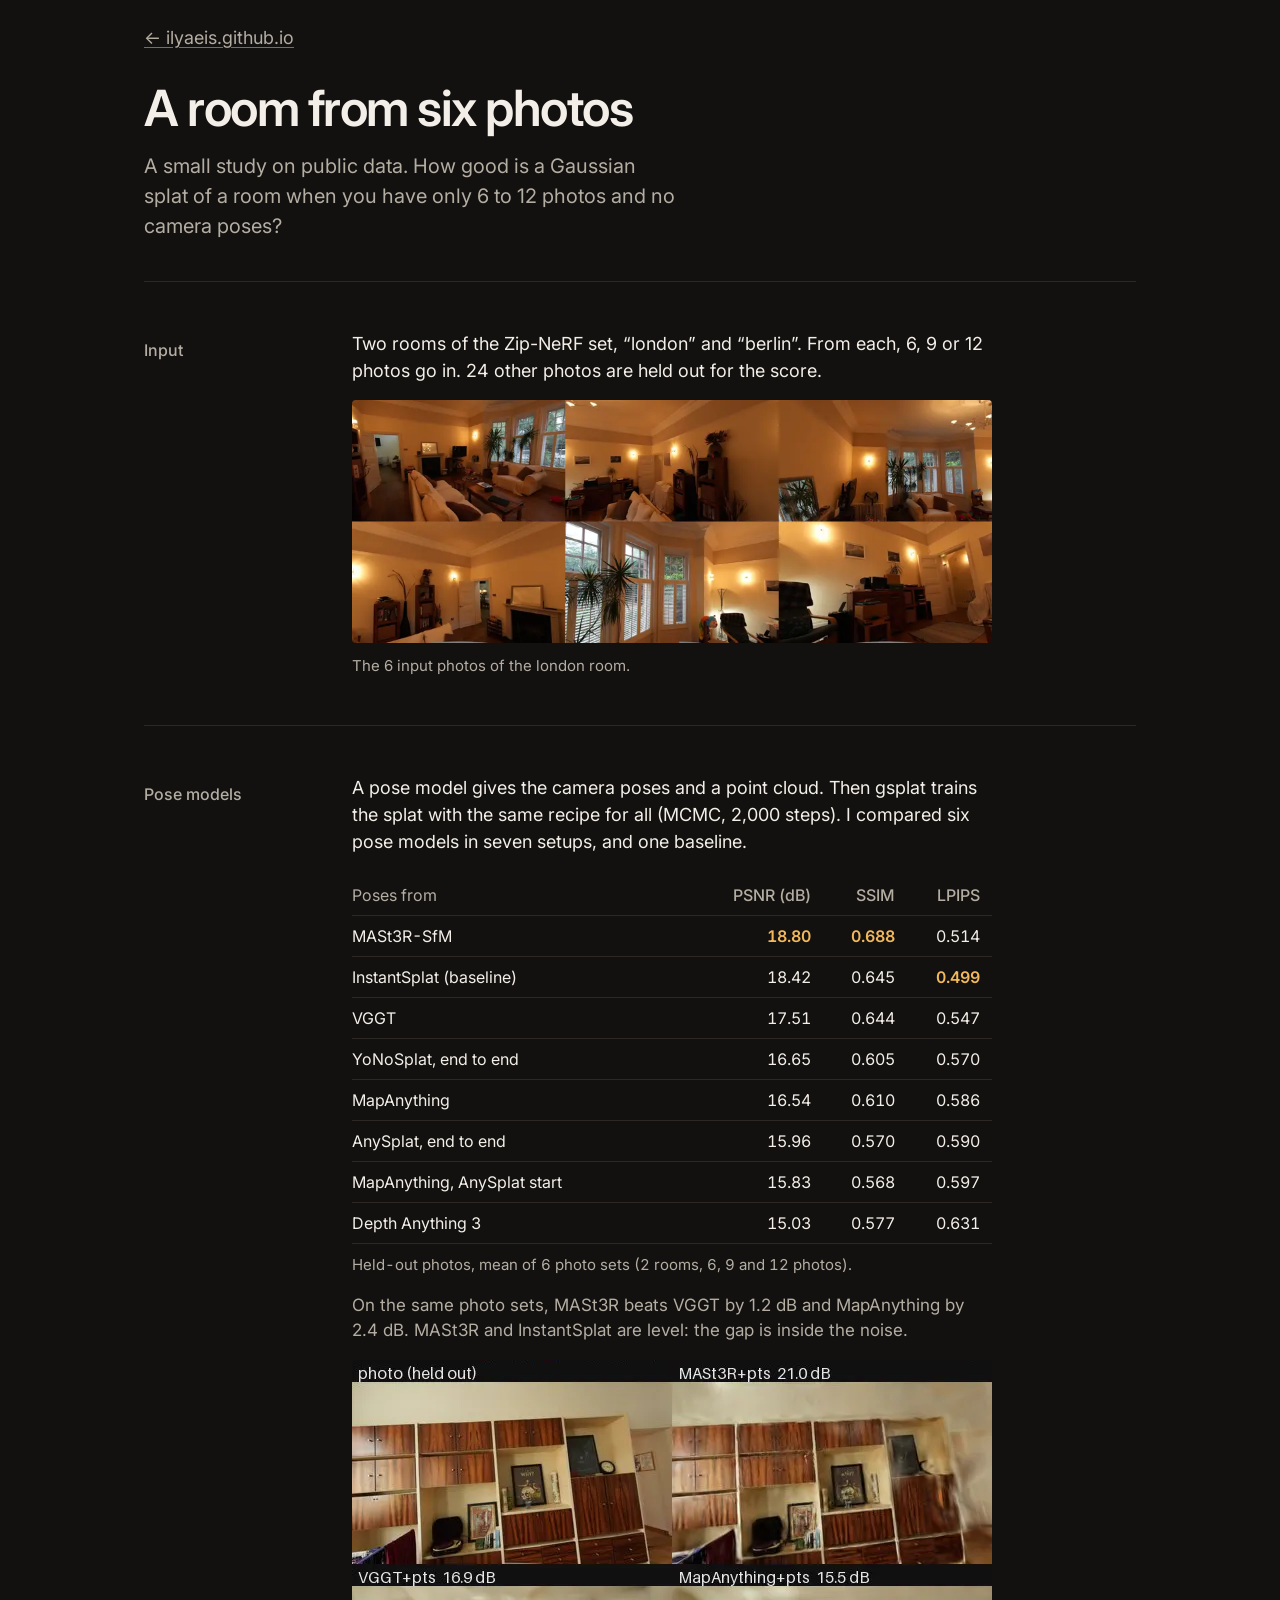
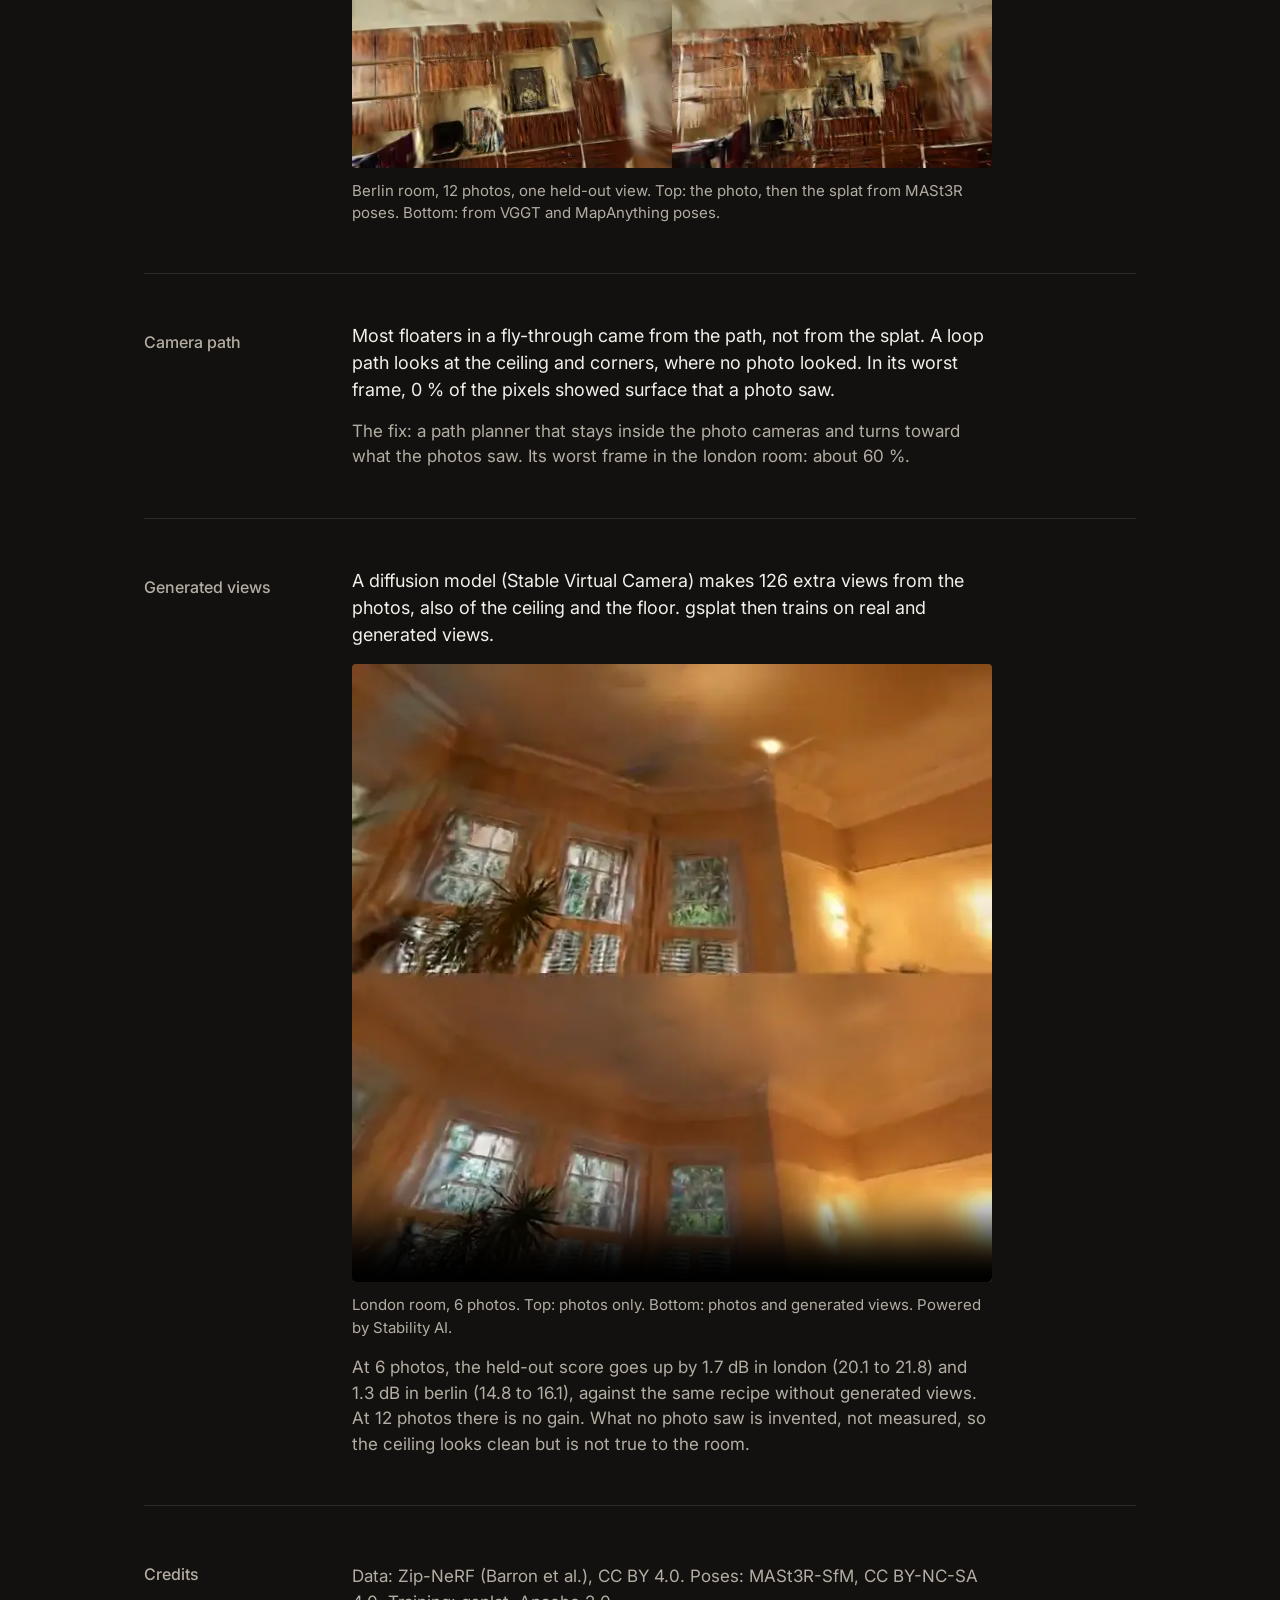
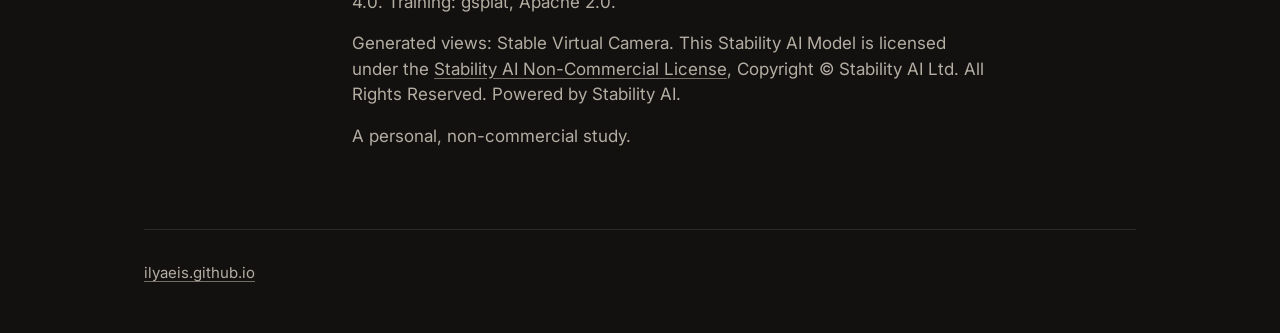
==== few-photo/index.html @ b7680dbe "Roast fixes: seniority up front, shorter resume, few-photo study page - Home and resume: start date " ====
<!doctype html>
<html lang="en">
<head>
<meta charset="utf-8">
<meta name="viewport" content="width=device-width, initial-scale=1">
<title>Room splats from few photos, Ilja Safronovs</title>
<meta name="description" content="A small study on public data: Gaussian splats of a room from 6 to 12 photos. Six pose models compared under one gsplat recipe; generated views add 1.3 to 1.7 dB at 6 photos.">
<meta name="author" content="Ilja Safronovs">
<meta name="color-scheme" content="dark">
<meta name="theme-color" content="#121110">
<link rel="icon" href="../favicon.ico" sizes="any">
<link rel="icon" href="../favicon-32.png" type="image/png" sizes="32x32">
<link rel="canonical" href="https://ilyaeis.github.io/few-photo/">
<meta property="og:type" content="article">
<meta property="og:url" content="https://ilyaeis.github.io/few-photo/">
<meta property="og:title" content="Room splats from few photos">
<meta property="og:description" content="Gaussian splats of a room from 6 to 12 photos: pose models compared, generated views.">
<meta property="og:image" content="https://ilyaeis.github.io/assets/few-photo/gen.webp">
<link rel="preconnect" href="https://fonts.googleapis.com">
<link rel="preconnect" href="https://fonts.gstatic.com" crossorigin>
<link rel="stylesheet" href="https://fonts.googleapis.com/css2?family=Inter:opsz,wght@14..32,400;14..32,500;14..32,600&display=swap">
<link rel="stylesheet" href="../css/style.css?v=6">
</head>
<body>

<main class="study">

<p class="back"><a href="../">&larr; ilyaeis.github.io</a></p>

<h1>A room from six photos</h1>
<p class="lead-sm">A small study on public data. How good is a Gaussian splat of a room when you have only 6 to 12 photos and no camera poses?</p>

<section class="sec">
  <h2>Input</h2>
  <div class="sec-body">
  <p>Two rooms of the Zip-NeRF set, &ldquo;london&rdquo; and &ldquo;berlin&rdquo;. From each, 6, 9 or 12 photos go in. 24 other photos are held out for the score.</p>
  <figure class="still">
    <img src="../assets/few-photo/photos.webp" width="960" height="364" alt="Six photos of a living room with a bay window, a sofa and a fireplace" loading="lazy" decoding="async">
    <figcaption>The 6 input photos of the london room.</figcaption>
  </figure>
  </div>
</section>

<section class="sec">
  <h2>Pose models</h2>
  <div class="sec-body">
  <p>A pose model gives the camera poses and a point cloud. Then gsplat trains the splat with the same recipe for all (MCMC, 2,000 steps). I compared six pose models in seven setups, and one baseline.</p>
  <div class="table-wrap">
  <table>
    <caption>Held-out photos, mean of 6 photo sets (2 rooms, 6, 9 and 12 photos).</caption>
    <thead><tr><th scope="col">Poses from</th><th scope="col">PSNR (dB)</th><th scope="col">SSIM</th><th scope="col">LPIPS</th></tr></thead>
    <tbody>
      <tr><th scope="row">MASt3R-SfM</th><td><strong>18.80</strong></td><td><strong>0.688</strong></td><td>0.514</td></tr>
      <tr><th scope="row">InstantSplat (baseline)</th><td>18.42</td><td>0.645</td><td><strong>0.499</strong></td></tr>
      <tr><th scope="row">VGGT</th><td>17.51</td><td>0.644</td><td>0.547</td></tr>
      <tr><th scope="row">YoNoSplat, end to end</th><td>16.65</td><td>0.605</td><td>0.570</td></tr>
      <tr><th scope="row">MapAnything</th><td>16.54</td><td>0.610</td><td>0.586</td></tr>
      <tr><th scope="row">AnySplat, end to end</th><td>15.96</td><td>0.570</td><td>0.590</td></tr>
      <tr><th scope="row">MapAnything, AnySplat start</th><td>15.83</td><td>0.568</td><td>0.597</td></tr>
      <tr><th scope="row">Depth Anything 3</th><td>15.03</td><td>0.577</td><td>0.631</td></tr>
    </tbody>
  </table>
  </div>
  <p class="detail">On the same photo sets, MASt3R beats VGGT by 1.2 dB and MapAnything by 2.4 dB. MASt3R and InstantSplat are level: the gap is inside the noise.</p>
  <figure class="still">
    <img src="../assets/few-photo/poses.webp" width="640" height="408" alt="One held-out photo of a cabinet wall, then the splat renders from MASt3R, VGGT and MapAnything poses. MASt3R is sharp; the others smear the wall." loading="lazy" decoding="async">
    <figcaption>Berlin room, 12 photos, one held-out view. Top: the photo, then the splat from MASt3R poses. Bottom: from VGGT and MapAnything poses.</figcaption>
  </figure>
  </div>
</section>

<section class="sec">
  <h2>Camera path</h2>
  <div class="sec-body">
  <p>Most floaters in a fly-through came from the path, not from the splat. A loop path looks at the ceiling and corners, where no photo looked. In its worst frame, 0&nbsp;% of the pixels showed surface that a photo saw.</p>
  <p class="detail">The fix: a path planner that stays inside the photo cameras and turns toward what the photos saw. Its worst frame in the london room: about 60&nbsp;%.</p>
  </div>
</section>

<section class="sec">
  <h2>Generated views</h2>
  <div class="sec-body">
  <p>A diffusion model (Stable Virtual Camera) makes 126 extra views from the photos, also of the ceiling and the floor. gsplat then trains on real and generated views.</p>
  <figure class="still">
    <video src="../assets/few-photo/gen.mp4" poster="../assets/few-photo/gen.webp" width="720" height="696" controls loop muted playsinline preload="none" aria-label="Fly-through of the london room. Top: photos only. Bottom: photos and generated views."></video>
    <figcaption>London room, 6 photos. Top: photos only. Bottom: photos and generated views. Powered by Stability AI.</figcaption>
  </figure>
  <p class="detail">At 6 photos, the held-out score goes up by 1.7 dB in london (20.1 to 21.8) and 1.3 dB in berlin (14.8 to 16.1), against the same recipe without generated views. At 12 photos there is no gain. What no photo saw is invented, not measured, so the ceiling looks clean but is not true to the room.</p>
  </div>
</section>

<section class="sec">
  <h2>Credits</h2>
  <div class="sec-body">
  <p class="detail">Data: Zip-NeRF (Barron et al.), CC BY 4.0. Poses: MASt3R-SfM, CC BY-NC-SA 4.0. Training: gsplat, Apache 2.0.</p>
  <p class="detail">Generated views: Stable Virtual Camera. This Stability AI Model is licensed under the <a href="https://huggingface.co/stabilityai/stable-virtual-camera/blob/main/LICENSE">Stability AI Non-Commercial License</a>, Copyright &copy; Stability AI Ltd. All Rights Reserved. Powered by Stability AI.</p>
  <p class="detail">A personal, non-commercial study.</p>
  </div>
</section>

</main>

<footer class="foot">
  <p><a href="../">ilyaeis.github.io</a></p>
</footer>
</body>
</html>
---- css/style.css ----
/* Dark only: the splat is a dim room, it looks like a hole on white.
   8 px grid, 64 rem container, 40 rem text measure, 11 rem label rail. */

:root {
  --bg: #121110;
  --bg-2: #1c1a17;
  --fg: #f3efe8;
  --fg-2: #b4ada2;      /* muted: 7.2:1 on bg */
  --line: #2c2824;
  --accent: #f2b85a;    /* the lamps in the flat */
  --wide: 64rem;
  --measure: 40rem;
  --rail: 11rem;
  --gutter: 16px;
  --font: Inter, system-ui, -apple-system, "Segoe UI", Roboto, sans-serif;
}

* { box-sizing: border-box; }
html { background: var(--bg); color: var(--fg); font-family: var(--font);
  -webkit-text-size-adjust: 100%; scroll-behavior: smooth; }
body { margin: 0; line-height: 1.5; font-size: 1.0625rem; }
@media (min-width: 700px) { body { font-size: 1.125rem; } }

a { color: inherit; text-decoration-color: color-mix(in srgb, var(--fg-2) 60%, transparent); text-underline-offset: 0.18em; }
a:hover { text-decoration-color: var(--accent); }
a:focus-visible, button:focus-visible, .flat-stage:focus-visible { outline: 2px solid var(--accent); outline-offset: 3px; }
p { margin: 0; }
.muted { color: var(--fg-2); font-weight: 400; }


main { max-width: var(--wide); margin: 0 auto; padding: 0 var(--gutter); }

/* hero */
.hero { padding: 48px 0 48px; }
@media (min-width: 700px) { .hero { padding: 72px 0 80px; } }
.who { font-size: 1.0625rem; line-height: 1.4; margin-bottom: 28px; }
.who strong { font-weight: 600; font-size: 1.125rem; }
@media (min-width: 700px) { .who { margin-bottom: 36px; } .who strong { font-size: 1.25rem; } }
.kicker { color: var(--fg-2); font-weight: 500; }
h1 { font-size: clamp(2.375rem, 3.2vw + 1.4rem, 4.5rem); line-height: 1.04; letter-spacing: -0.03em;
  font-weight: 600; margin: 0 0 8px; max-width: 16ch; text-wrap: balance; }
@media (max-width: 359px) { h1 { font-size: 2rem; } }
/* the head (js/head.js over a poster still), floats right of the hero text.
   A soft oval mask fades the shoulders, so no splat edge meets the box edge. */
.me { float: right; width: 120px; margin: 0 0 16px 16px; text-align: center; }
@media (min-width: 700px) { .me { width: clamp(140px, 20vw, 220px); margin-left: 32px; } }
.me-stage { position: relative; aspect-ratio: 1; touch-action: pan-y; user-select: none; -webkit-user-select: none;
  -webkit-mask-image: radial-gradient(ellipse 50% 56% at 50% 42%, #000 72%, transparent 100%); mask-image: radial-gradient(ellipse 50% 56% at 50% 42%, #000 72%, transparent 100%); }
.me-stage.live { cursor: grab; }
.me-stage.dragging { cursor: grabbing; }
.me-stage img, .me-stage canvas { position: absolute; inset: 0; width: 100%; height: 100%; display: block; transition: opacity 0.4s; }
.me-stage canvas { opacity: 0; }
.me-stage.live canvas { opacity: 1; }
.me-stage.live img { opacity: 0; }
.me figcaption { margin-top: 4px; font-size: 0.75rem; line-height: 1.35; color: var(--fg-2); }
/* splat or mesh: inline words in the caption, 44 px hit box from padding */
.me-switch button { font: inherit; color: inherit; background: none; border: 0; cursor: pointer;
  display: inline-block; min-width: 44px; padding: 14px 0; margin: -14px -8px;
  text-decoration: underline; text-decoration-color: color-mix(in srgb, var(--fg-2) 60%, transparent); text-underline-offset: 0.18em; }
.me-switch button:hover { text-decoration-color: var(--accent); }
.me-switch button[aria-pressed="true"] { color: var(--fg); text-decoration-color: var(--accent); cursor: default; }
.me-switch button[aria-busy="true"] { opacity: 0.6; }
.actions { display: flex; flex-wrap: wrap; gap: 10px; margin-top: 32px; }

.btn { display: inline-flex; align-items: center; min-height: 48px; padding: 0 18px; border-radius: 4px;
  border: 1px solid var(--fg-2); text-decoration: none; font-weight: 500; }
.btn:hover { border-color: var(--accent); }

/* sections: label rail + body on desktop */
.sec { padding: 40px 0; border-top: 1px solid var(--line); }
.sec-body { max-width: var(--measure); }
@media (min-width: 900px) {
  .sec { padding: 48px 0; display: grid; grid-template-columns: var(--rail) minmax(0, 1fr); column-gap: 32px; }
  .sec > h2 { grid-column: 1; margin: 0; padding-top: 0.5rem; }
  .sec > .sec-body, .sec > .flat { grid-column: 2; }
}
h2 { font-size: 1rem; color: var(--fg-2); font-weight: 500; margin: 0 0 20px; }
h3 { font-size: 1.125rem; font-weight: 600; margin: 40px 0 12px; }
.lead { font-size: 1.375rem; line-height: 1.4; letter-spacing: -0.012em; text-wrap: pretty; }
.lead-sm { font-size: 1.125rem; line-height: 1.5; color: var(--fg-2); text-wrap: pretty; max-width: 36rem; }
@media (min-width: 700px) { .lead { font-size: 1.625rem; } .lead-sm { font-size: 1.25rem; } }
.display { font-size: clamp(1.75rem, 1.6vw + 1.2rem, 2.5rem); line-height: 1.1; letter-spacing: -0.025em; font-weight: 600; margin: 0 0 16px; }
.detail { color: var(--fg-2); font-size: 1rem; line-height: 1.5; margin-top: 10px; text-wrap: pretty; }
@media (min-width: 700px) { .detail { font-size: 1.0625rem; } }

/* work list */
.proof { list-style: none; margin: 0; padding: 0; }
.proof li { padding: 28px 0; border-top: 1px solid var(--line); }
.proof li:first-child { border-top: 0; padding-top: 0; }
.proof li > p:first-child { font-size: 1.375rem; line-height: 1.38; letter-spacing: -0.012em; text-wrap: pretty; }
@media (min-width: 700px) { .proof li > p:first-child { font-size: 1.625rem; } }
.small-link { color: var(--fg-2); white-space: nowrap; display: inline-flex; align-items: center; min-height: 44px; padding: 0 2px; margin: -12px 0; }

/* Instagram embed: placeholder at the final size, iframe when near (page.js) */
.embed { margin-top: 20px; }
.embed-box { width: 100%; max-width: 400px; border-radius: 6px; overflow: hidden; background: var(--bg-2);
  border: 1px solid var(--line); box-sizing: content-box; }
.embed-box iframe { width: 100%; height: 100%; border: 0; display: block; background: #fff; }
.embed .small-link { margin-top: 2px; }

/* plain lists */
.plain { list-style: none; margin: 0; padding: 0; }
.plain li { padding: 14px 0; border-top: 1px solid var(--line); }
.plain li:first-child { border-top: 0; padding-top: 0; }
.projects a { font-weight: 600; display: inline-block; padding: 12px 0; margin: -12px 0; }
.projects span { color: var(--fg-2); }
@media (min-width: 700px) { .projects li { display: grid; grid-template-columns: 17rem 1fr; column-gap: 20px; } }

/* the flat */
.sec-flat .flat { margin: 28px 0 0; }
.flat-stage { position: relative; aspect-ratio: 16 / 9; border-radius: 6px; overflow: hidden; background: #000;
  touch-action: pan-y; cursor: grab; user-select: none; -webkit-user-select: none; }
.flat-stage.dragging { cursor: grabbing; }
@media (max-width: 699px) { .flat-stage { aspect-ratio: 4 / 3; } }
.flat-stage canvas, .flat-poster { position: absolute; inset: 0; width: 100%; height: 100%; display: block; object-fit: cover; }
.flat-poster { transition: opacity 0.8s ease; }
.flat-stage.live .flat-poster { opacity: 0; pointer-events: none; }
.flat-status { position: absolute; left: 14px; bottom: 12px; margin: 0; font-size: 0.9375rem; font-weight: 500; color: var(--fg);
  background: rgba(18, 17, 16, 0.78); padding: 8px 12px; border-radius: 4px; pointer-events: none; z-index: 2; }
.flat-status:empty { display: none; }
figcaption { margin-top: 12px; font-size: 0.9375rem; color: var(--fg-2); }

/* contact */
.contact-mail { font-size: clamp(1.5rem, 1.4vw + 1rem, 2.5rem); font-weight: 600; letter-spacing: -0.025em; word-break: break-word; line-height: 1.2; }
.contact-mail a { text-decoration-color: var(--accent); display: inline-block; padding: 8px 0; margin: -8px 0; }
#contact .actions { margin-top: 24px; }

.foot { max-width: var(--wide); margin: 0 auto; padding: 0 var(--gutter); color: var(--fg-2); font-size: 0.9375rem; }
.foot p { border-top: 1px solid var(--line); padding: 32px 0 48px; }

@media (prefers-reduced-motion: reduce) { html { scroll-behavior: auto; } .flat-poster { transition: none; } }

/* head caption: how it was made */
.me-how { display: block; }

/* few-photo study page */
.study { padding-top: 24px; padding-bottom: 32px; }
.study h1 { font-size: clamp(2rem, 2.4vw + 1.2rem, 3.25rem); margin: 32px 0 16px; }
.study .lead-sm { margin-bottom: 40px; }
.study .sec-body > p + p, .study .sec-body > p + figure, .study .sec-body > figure + p,
.study .table-wrap + p { margin-top: 16px; }
.back a { display: inline-block; padding: 12px 0; margin: -12px 0; color: var(--fg-2); }
.still { margin: 20px 0 0; }
.still img, .still video { display: block; width: 100%; height: auto; border-radius: 4px; background: var(--bg-2); }
.table-wrap { overflow-x: auto; margin-top: 20px; }
table { border-collapse: collapse; width: 100%; font-size: 1rem; font-variant-numeric: tabular-nums; }
caption { caption-side: bottom; text-align: left; color: var(--fg-2); font-size: 0.9375rem; padding-top: 10px; }
th, td { padding: 8px 12px 8px 0; border-bottom: 1px solid var(--line); text-align: right; white-space: nowrap; }
th[scope="row"], thead th:first-child { text-align: left; font-weight: 400; white-space: normal; }
thead th { color: var(--fg-2); font-weight: 500; }
td strong { font-weight: 600; color: var(--accent); }
.study .detail a, .foot a { display: inline-block; padding: 12px 0; margin: -12px 0; }
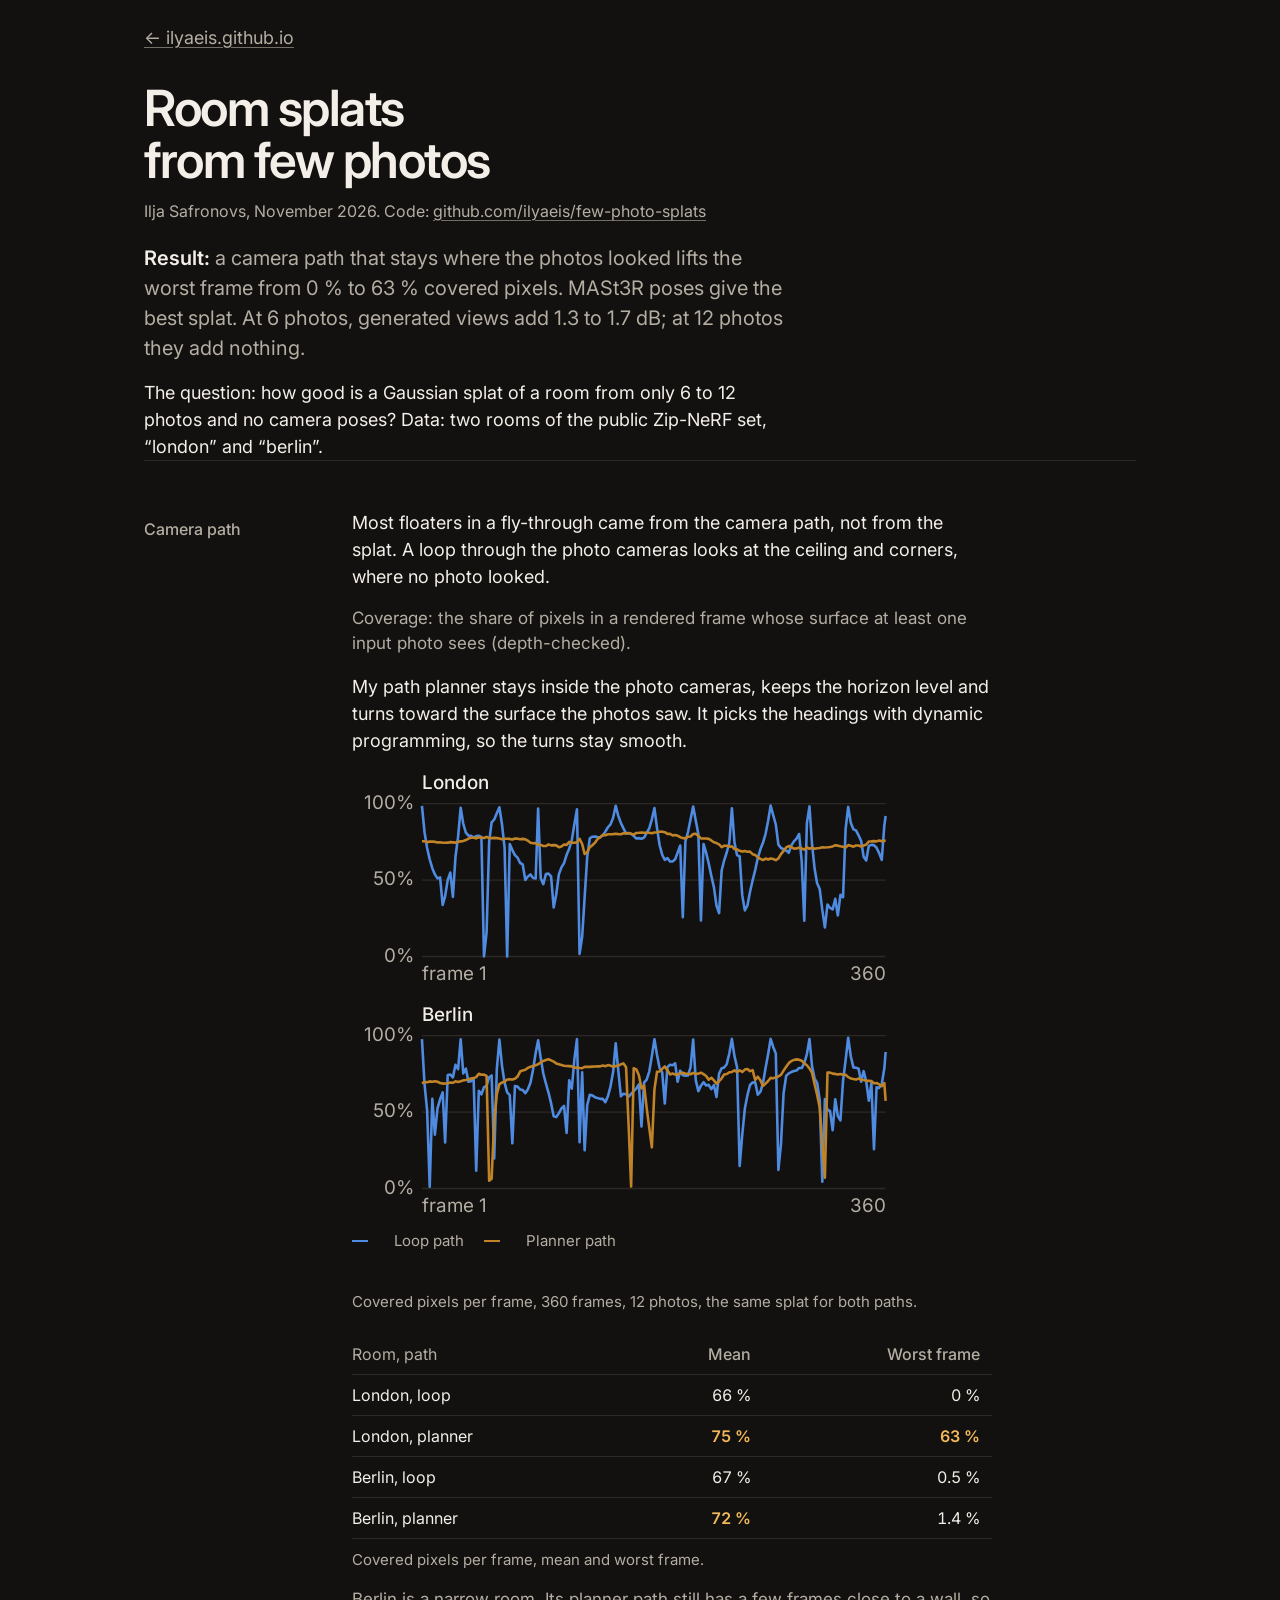
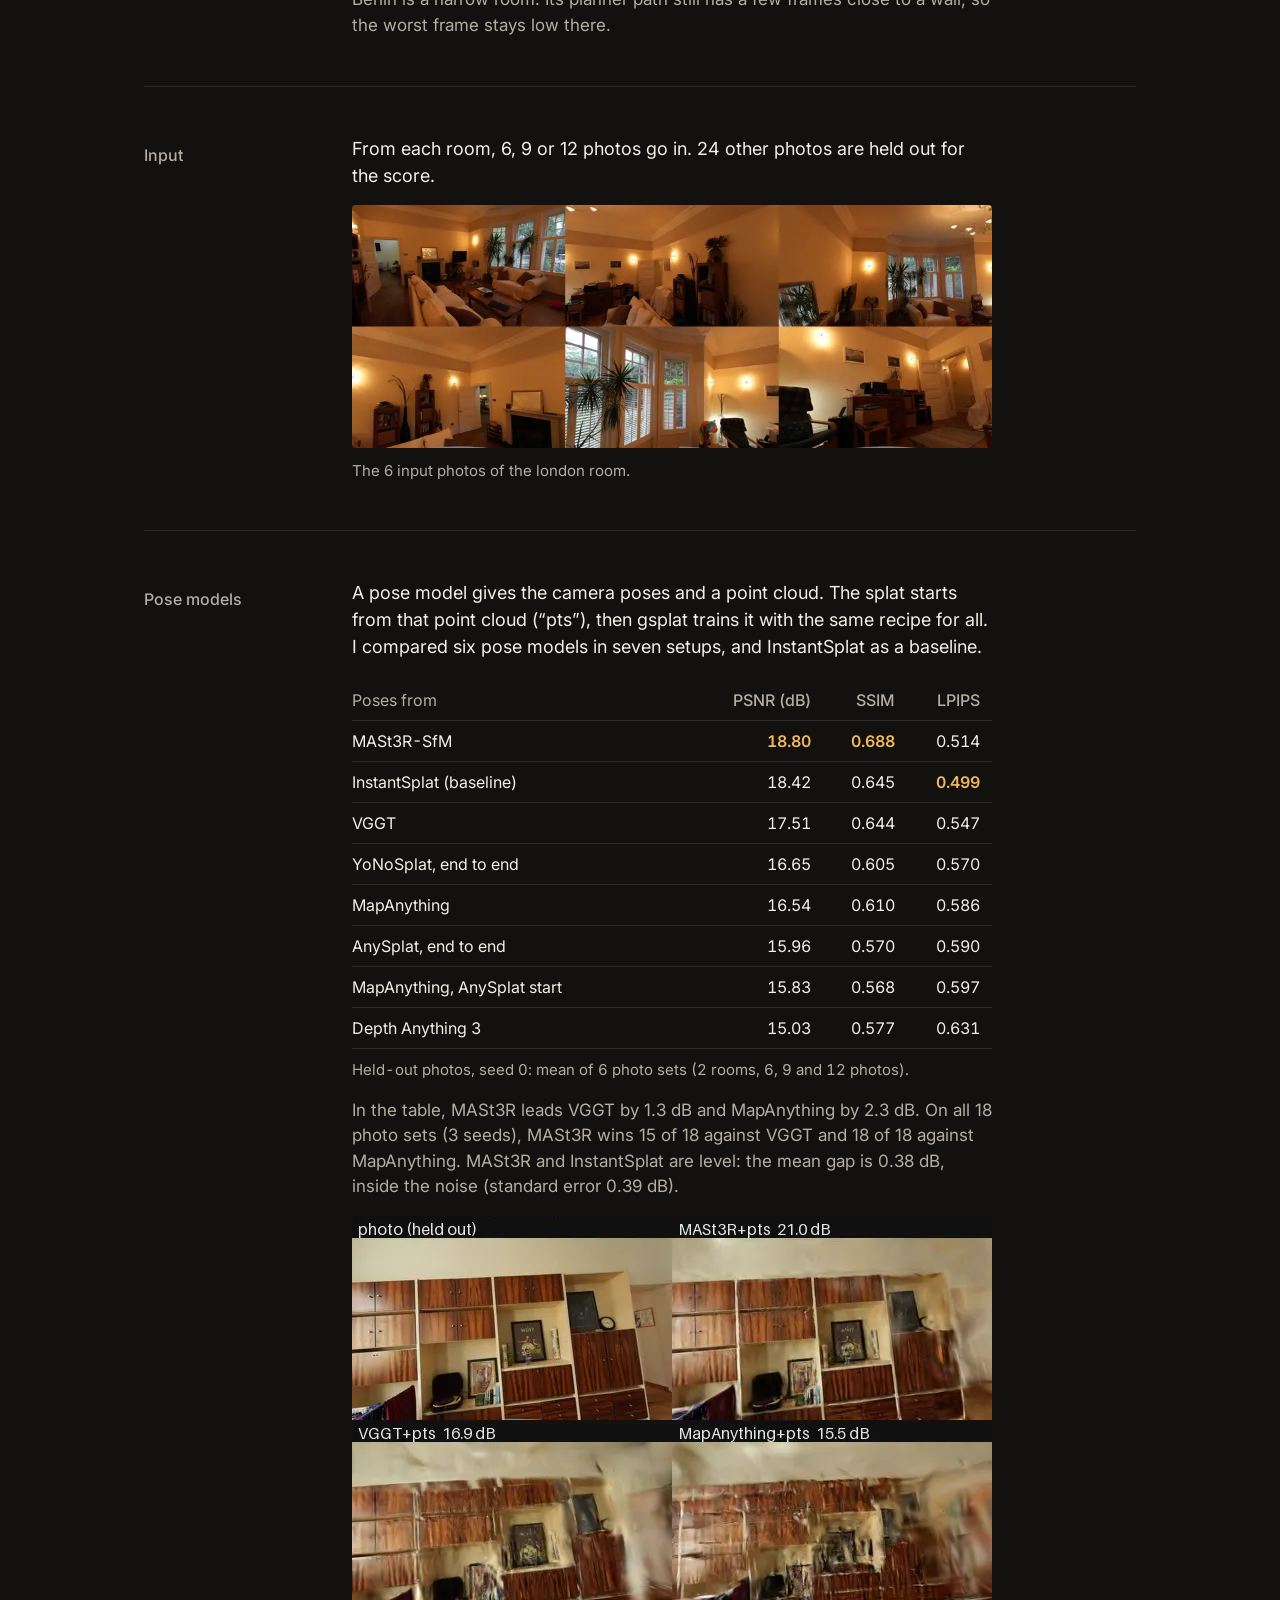
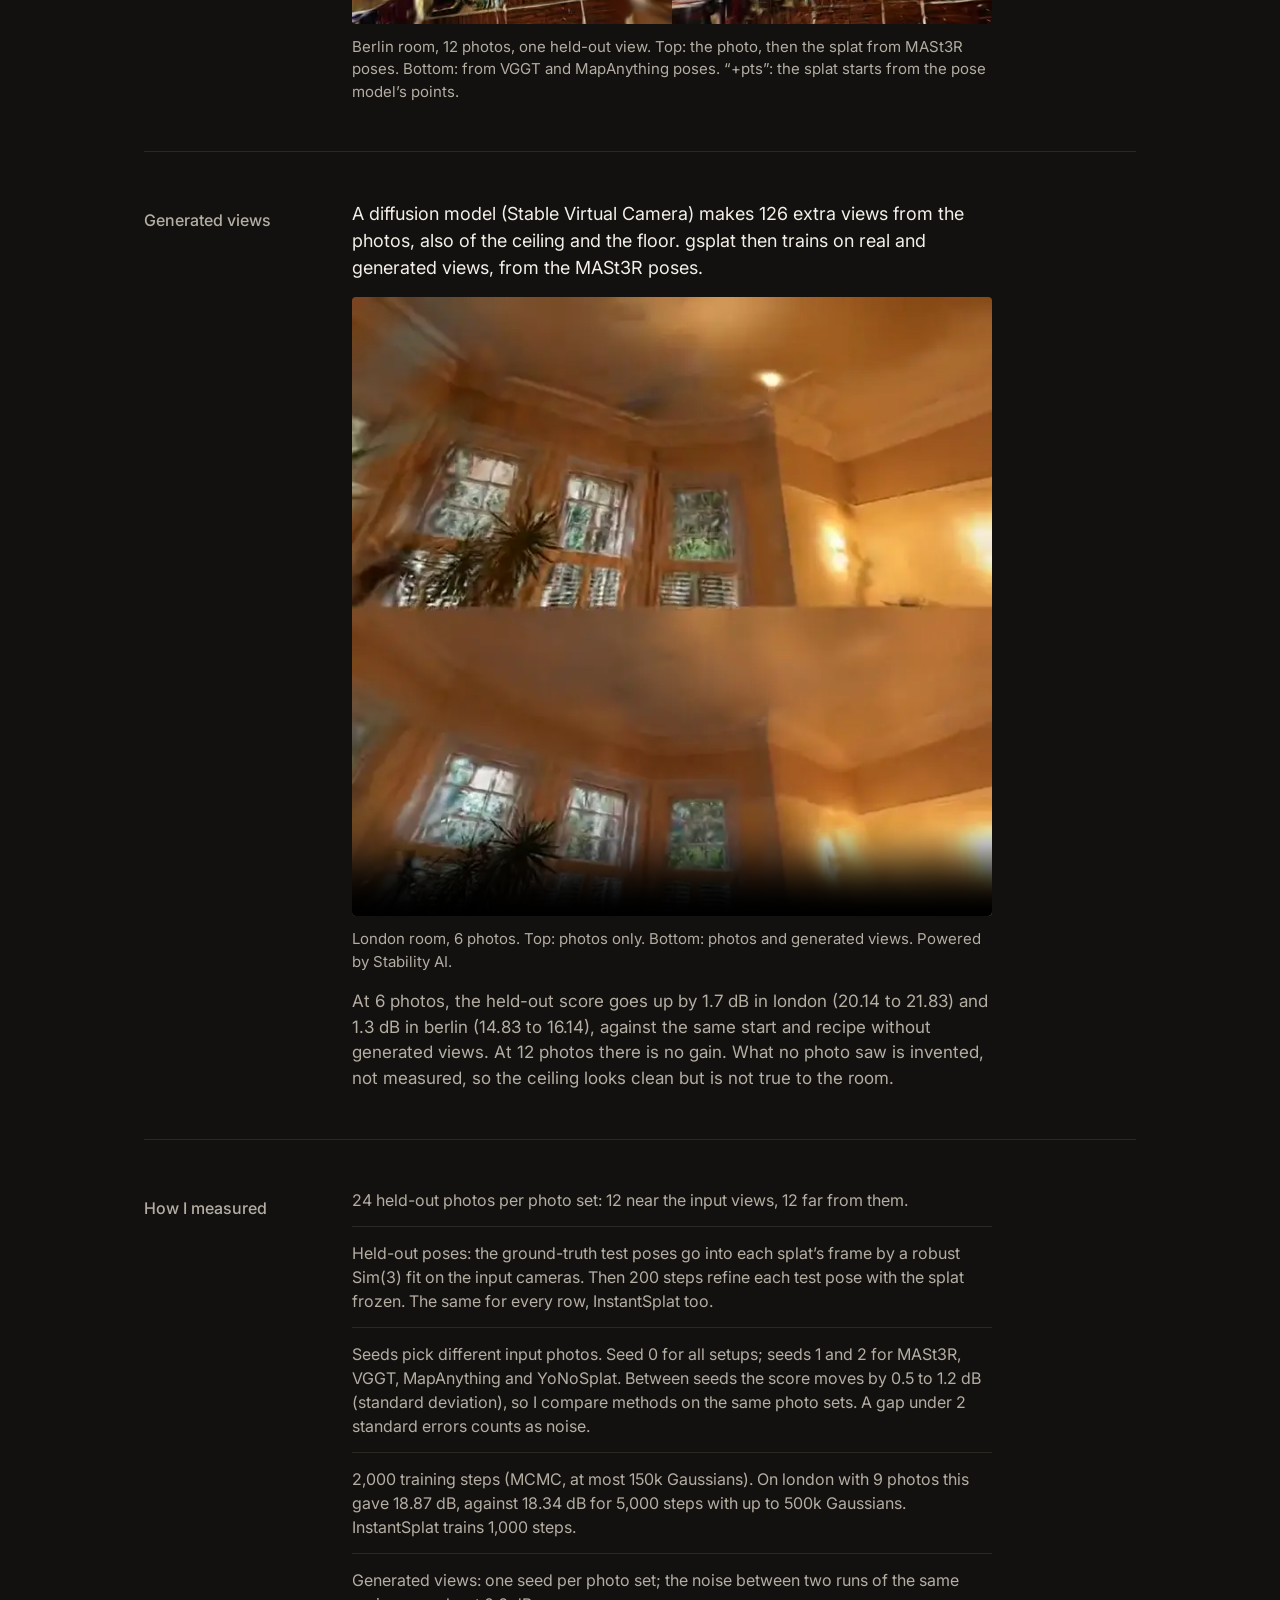
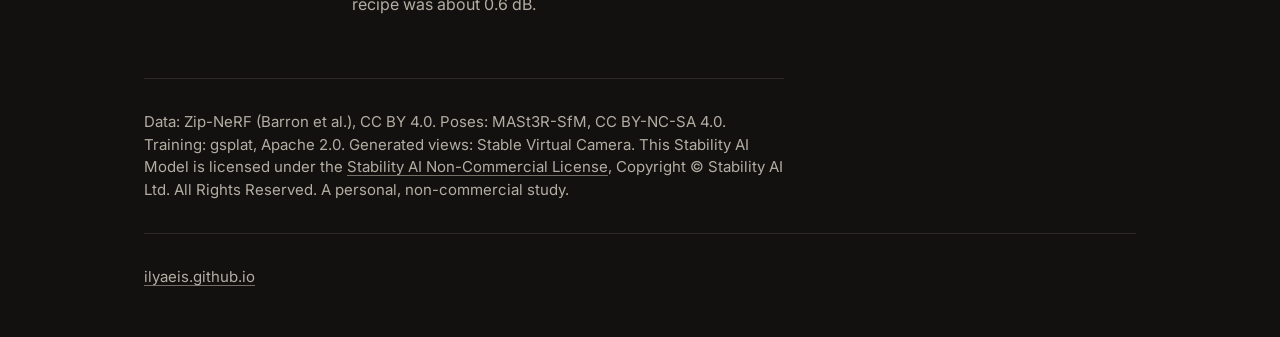
==== commit 6a6e57e9: "Roast 2 fixes: study page leads with the path planner, no Instagram embed - few-photo: byline (name," ====
--- a/few-photo/index.html
+++ b/few-photo/index.html
@@ -4,7 +4,7 @@
 <meta charset="utf-8">
 <meta name="viewport" content="width=device-width, initial-scale=1">
 <title>Room splats from few photos, Ilja Safronovs</title>
-<meta name="description" content="A small study on public data: Gaussian splats of a room from 6 to 12 photos. Six pose models compared under one gsplat recipe; generated views add 1.3 to 1.7 dB at 6 photos.">
+<meta name="description" content="A study on public data by Ilja Safronovs: Gaussian splats of a room from 6 to 12 photos. A coverage-aware camera path, six pose models compared under one gsplat recipe, and generated views (+1.3 to +1.7 dB at 6 photos).">
 <meta name="author" content="Ilja Safronovs">
 <meta name="color-scheme" content="dark">
 <meta name="theme-color" content="#121110">
@@ -19,7 +19,7 @@
 <link rel="preconnect" href="https://fonts.googleapis.com">
 <link rel="preconnect" href="https://fonts.gstatic.com" crossorigin>
 <link rel="stylesheet" href="https://fonts.googleapis.com/css2?family=Inter:opsz,wght@14..32,400;14..32,500;14..32,600&display=swap">
-<link rel="stylesheet" href="../css/style.css?v=6">
+<link rel="stylesheet" href="../css/style.css?v=9">
 </head>
 <body>
 
@@ -27,13 +27,46 @@
 
 <p class="back"><a href="../">&larr; ilyaeis.github.io</a></p>
 
-<h1>A room from six photos</h1>
-<p class="lead-sm">A small study on public data. How good is a Gaussian splat of a room when you have only 6 to 12 photos and no camera poses?</p>
+<h1>Room splats from few photos</h1>
+<p class="byline">Ilja Safronovs, November 2026. Code: <a href="https://github.com/ilyaeis/few-photo-splats">github.com/ilyaeis/few-photo-splats</a><!-- TODO: repo not public yet; create it before merge --></p>
+<p class="lead-sm"><strong>Result:</strong> a camera path that stays where the photos looked lifts the worst frame from 0&nbsp;% to 63&nbsp;% covered pixels. MASt3R poses give the best splat. At 6 photos, generated views add 1.3 to 1.7&nbsp;dB; at 12 photos they add nothing.</p>
+<p>The question: how good is a Gaussian splat of a room from only 6 to 12 photos and no camera poses? Data: two rooms of the public Zip-NeRF set, &ldquo;london&rdquo; and &ldquo;berlin&rdquo;.</p>
+
+<section class="sec">
+  <h2>Camera path</h2>
+  <div class="sec-body">
+  <p>Most floaters in a fly-through came from the camera path, not from the splat. A loop through the photo cameras looks at the ceiling and corners, where no photo looked.</p>
+  <p class="detail">Coverage: the share of pixels in a rendered frame whose surface at least one input photo sees (depth-checked).</p>
+  <p>My path planner stays inside the photo cameras, keeps the horizon level and turns toward the surface the photos saw. It picks the headings with dynamic programming, so the turns stay smooth.</p>
+  <figure class="still">
+    <div class="cov-pair">
+<svg class="cov" viewBox="0 0 420 170" role="img" aria-labelledby="cov-london-t"><title id="cov-london-t">London room, 12 photos: covered pixels per frame for the loop path and the planner path.</title><line class="grid" x1="54" x2="412" y1="144.0" y2="144.0"/><text class="tick" x="48" y="148.0" text-anchor="end">0%</text><line class="grid" x1="54" x2="412" y1="85.0" y2="85.0"/><text class="tick" x="48" y="89.0" text-anchor="end">50%</text><line class="grid" x1="54" x2="412" y1="26.0" y2="26.0"/><text class="tick" x="48" y="30.0" text-anchor="end">100%</text><text class="tick" x="54" y="162">frame 1</text><text class="tick" x="412" y="162" text-anchor="end">360</text><polyline class="loop" points="54.0,27.7 56.0,48.0 58.0,60.2 60.0,69.0 62.0,75.8 64.0,80.6 66.0,83.7 68.0,82.9 70.0,104.2 71.9,97.4 73.9,84.9 75.9,79.2 77.9,98.0 79.9,67.0 81.9,51.6 83.9,29.1 85.9,41.5 87.9,48.4 89.9,50.7 91.9,50.8 93.9,52.2 95.9,51.0 97.9,50.8 99.9,51.6 101.9,143.9 103.9,125.4 105.9,55.3 107.8,40.5 109.8,38.2 111.8,33.4 113.8,28.8 115.8,41.9 117.8,59.9 119.8,144.0 121.8,57.2 123.8,61.8 125.8,65.7 127.8,67.7 129.8,71.8 131.8,72.9 133.8,84.9 135.8,82.2 137.8,80.6 139.8,83.4 141.8,83.8 143.7,29.7 145.7,83.5 147.7,88.1 149.7,80.4 151.7,80.0 153.7,82.2 155.7,106.1 157.7,95.9 159.7,80.6 161.7,75.2 163.7,71.9 165.7,65.5 167.7,60.8 169.7,54.1 171.7,41.8 173.7,30.3 175.7,142.0 177.7,128.8 179.6,98.3 181.6,67.1 183.6,52.7 185.6,51.5 187.6,51.3 189.6,51.7 191.6,51.9 193.6,50.6 195.6,47.6 197.6,44.2 199.6,42.0 201.6,36.9 203.6,27.6 205.6,35.4 207.6,40.9 209.6,45.1 211.6,48.9 213.6,48.9 215.5,49.3 217.5,50.9 219.5,52.9 221.5,52.6 223.5,53.1 225.5,52.2 227.5,48.6 229.5,45.0 231.5,38.1 233.5,29.4 235.5,44.8 237.5,58.1 239.5,65.4 241.5,69.4 243.5,68.0 245.5,70.6 247.5,70.6 249.5,68.9 251.4,63.8 253.4,58.3 255.4,113.6 257.4,55.2 259.4,47.9 261.4,38.1 263.4,28.2 265.4,39.0 267.4,49.4 269.4,116.2 271.4,57.1 273.4,63.8 275.4,72.1 277.4,81.7 279.4,90.4 281.4,104.6 283.4,110.5 285.4,77.6 287.3,69.9 289.3,63.7 291.3,56.3 293.3,29.5 295.3,56.0 297.3,65.9 299.3,66.6 301.3,96.8 303.3,108.4 305.3,104.6 307.3,94.0 309.3,85.3 311.3,77.3 313.3,68.0 315.3,61.2 317.3,56.2 319.3,49.3 321.3,39.2 323.2,27.5 325.2,34.8 327.2,42.1 329.2,57.6 331.2,60.2 333.2,61.2 335.2,62.2 337.2,63.9 339.2,58.2 341.2,55.1 343.2,53.0 345.2,49.4 347.2,70.4 349.2,116.4 351.2,41.0 353.2,28.1 355.2,57.5 357.2,76.5 359.1,87.5 361.1,91.9 363.1,108.0 365.1,121.6 367.1,103.9 369.1,106.4 371.1,107.6 373.1,99.5 375.1,112.3 377.1,96.4 379.1,98.2 381.1,45.6 383.1,28.5 385.1,40.8 387.1,45.8 389.1,46.6 391.1,50.4 393.1,54.8 395.0,66.9 397.0,69.8 399.0,58.6 401.0,57.8 403.0,58.0 405.0,60.0 407.0,64.2 409.0,69.4 411.0,42.7 412.0,35.5"/><polyline class="plan" points="54.0,55.0 56.0,55.0 58.0,55.7 60.0,55.3 62.0,55.2 64.0,55.5 66.0,55.9 68.0,55.8 70.0,56.2 71.9,56.2 73.9,56.1 75.9,55.7 77.9,55.9 79.9,56.1 81.9,55.4 83.9,55.1 85.9,54.8 87.9,54.1 89.9,53.0 91.9,52.3 93.9,52.2 95.9,52.8 97.9,52.0 99.9,52.2 101.9,52.5 103.9,51.6 105.9,52.5 107.8,52.6 109.8,52.4 111.8,52.6 113.8,52.9 115.8,53.5 117.8,53.1 119.8,53.1 121.8,53.2 123.8,53.6 125.8,52.9 127.8,53.0 129.8,53.4 131.8,53.2 133.8,53.5 135.8,54.6 137.8,56.1 139.8,56.5 141.8,56.4 143.7,57.9 145.7,57.8 147.7,58.7 149.7,58.7 151.7,57.5 153.7,58.2 155.7,58.0 157.7,58.2 159.7,59.6 161.7,59.0 163.7,57.5 165.7,57.8 167.7,55.5 169.7,56.2 171.7,56.2 173.7,55.9 175.7,53.1 177.7,57.1 179.6,64.9 181.6,63.5 183.6,59.6 185.6,58.1 187.6,56.1 189.6,53.3 191.6,52.0 193.6,50.1 195.6,50.4 197.6,49.6 199.6,49.6 201.6,49.5 203.6,49.2 205.6,49.5 207.6,49.6 209.6,48.9 211.6,48.9 213.6,48.6 215.5,49.3 217.5,49.9 219.5,48.6 221.5,48.5 223.5,48.3 225.5,48.5 227.5,48.4 229.5,48.5 231.5,48.8 233.5,48.2 235.5,48.0 237.5,47.7 239.5,47.6 241.5,48.0 243.5,49.3 245.5,49.3 247.5,50.5 249.5,50.2 251.4,50.7 253.4,51.9 255.4,52.6 257.4,52.8 259.4,51.5 261.4,51.3 263.4,49.4 265.4,49.3 267.4,50.9 269.4,52.8 271.4,52.9 273.4,52.9 275.4,53.2 277.4,54.4 279.4,55.8 281.4,56.4 283.4,57.4 285.4,59.5 287.3,58.5 289.3,58.5 291.3,59.3 293.3,58.9 295.3,61.0 297.3,61.3 299.3,62.4 301.3,63.0 303.3,62.5 305.3,63.1 307.3,63.0 309.3,65.0 311.3,65.7 313.3,67.3 315.3,68.6 317.3,69.5 319.3,68.4 321.3,69.1 323.2,68.3 325.2,68.7 327.2,69.6 329.2,68.3 331.2,64.9 333.2,62.5 335.2,59.8 337.2,58.7 339.2,59.6 341.2,60.7 343.2,60.5 345.2,60.1 347.2,60.6 349.2,61.5 351.2,59.7 353.2,60.8 355.2,60.1 357.2,60.8 359.1,60.4 361.1,60.2 363.1,59.7 365.1,59.8 367.1,59.7 369.1,59.4 371.1,59.0 373.1,58.1 375.1,58.4 377.1,58.9 379.1,59.3 381.1,59.8 383.1,58.0 385.1,58.5 387.1,59.2 389.1,58.3 391.1,58.3 393.1,59.1 395.0,58.3 397.0,57.6 399.0,55.2 401.0,55.1 403.0,54.9 405.0,55.1 407.0,54.5 409.0,54.9 411.0,54.6 412.0,54.3"/><text class="name" x="54" y="15">London</text></svg>
+<svg class="cov" viewBox="0 0 420 170" role="img" aria-labelledby="cov-berlin-t"><title id="cov-berlin-t">Berlin room, 12 photos: covered pixels per frame for the loop path and the planner path.</title><line class="grid" x1="54" x2="412" y1="144.0" y2="144.0"/><text class="tick" x="48" y="148.0" text-anchor="end">0%</text><line class="grid" x1="54" x2="412" y1="85.0" y2="85.0"/><text class="tick" x="48" y="89.0" text-anchor="end">50%</text><line class="grid" x1="54" x2="412" y1="26.0" y2="26.0"/><text class="tick" x="48" y="30.0" text-anchor="end">100%</text><text class="tick" x="54" y="162">frame 1</text><text class="tick" x="412" y="162" text-anchor="end">360</text><polyline class="loop" points="54.0,28.7 56.0,63.4 58.0,83.9 60.0,142.6 62.0,74.8 64.0,102.4 66.0,82.1 68.0,75.1 70.0,69.8 71.9,108.5 73.9,56.3 75.9,56.0 77.9,58.2 79.9,48.5 81.9,51.8 83.9,28.8 85.9,55.1 87.9,51.4 89.9,61.5 91.9,61.1 93.9,59.0 95.9,130.2 97.9,68.6 99.9,71.3 101.9,65.8 103.9,64.8 105.9,58.1 107.8,56.7 109.8,120.8 111.8,52.1 113.8,29.0 115.8,49.1 117.8,62.3 119.8,69.8 121.8,71.9 123.8,109.1 125.8,64.8 127.8,65.3 129.8,67.5 131.8,68.0 133.8,70.4 135.8,67.4 137.8,62.4 139.8,52.1 141.8,39.4 143.7,29.5 145.7,43.2 147.7,55.2 149.7,62.9 151.7,69.9 153.7,78.1 155.7,88.2 157.7,88.9 159.7,85.9 161.7,82.2 163.7,80.2 165.7,101.1 167.7,60.5 169.7,66.9 171.7,44.1 173.7,28.7 175.7,108.3 177.7,54.3 179.6,114.5 181.6,79.7 183.6,71.6 185.6,72.1 187.6,73.5 189.6,74.2 191.6,74.8 193.6,74.8 195.6,77.3 197.6,72.8 199.6,65.1 201.6,54.1 203.6,31.9 205.6,52.9 207.6,72.8 209.6,70.8 211.6,71.2 213.6,73.1 215.5,70.9 217.5,68.8 219.5,66.8 221.5,63.6 223.5,96.0 225.5,62.2 227.5,59.9 229.5,53.7 231.5,41.8 233.5,28.8 235.5,40.9 237.5,51.0 239.5,54.3 241.5,78.4 243.5,50.3 245.5,48.4 247.5,48.8 249.5,47.3 251.4,61.6 253.4,53.0 255.4,56.5 257.4,56.9 259.4,56.8 261.4,50.2 263.4,29.0 265.4,60.3 267.4,68.8 269.4,64.6 271.4,61.9 273.4,64.4 275.4,64.0 277.4,67.3 279.4,64.2 281.4,73.4 283.4,55.3 285.4,51.2 287.3,50.6 289.3,48.0 291.3,39.8 293.3,28.5 295.3,41.8 297.3,50.4 299.3,126.6 301.3,102.5 303.3,82.3 305.3,71.9 307.3,64.1 309.3,62.2 311.3,62.0 313.3,71.6 315.3,69.3 317.3,62.7 319.3,51.0 321.3,40.1 323.2,28.5 325.2,34.7 327.2,39.8 329.2,129.7 331.2,109.5 333.2,70.5 335.2,57.1 337.2,55.1 339.2,54.1 341.2,53.3 343.2,52.9 345.2,50.9 347.2,51.0 349.2,47.2 351.2,40.2 353.2,28.6 355.2,49.8 357.2,59.1 359.1,62.4 361.1,75.4 363.1,138.8 365.1,75.0 367.1,83.4 369.1,84.2 371.1,99.0 373.1,75.1 375.1,88.0 377.1,91.4 379.1,61.1 381.1,44.9 383.1,27.6 385.1,41.9 387.1,50.5 389.1,50.7 391.1,51.5 393.1,61.5 395.0,53.4 397.0,61.2 399.0,76.2 401.0,62.6 403.0,113.7 405.0,65.9 407.0,66.3 409.0,63.4 411.0,51.2 412.0,38.6"/><polyline class="plan" points="54.0,62.9 56.0,61.7 58.0,61.9 60.0,61.3 62.0,61.6 64.0,61.2 66.0,61.6 68.0,62.5 70.0,63.0 71.9,62.9 73.9,62.7 75.9,62.2 77.9,62.4 79.9,61.2 81.9,61.8 83.9,61.2 85.9,60.5 87.9,60.2 89.9,59.8 91.9,59.0 93.9,58.8 95.9,58.0 97.9,55.4 99.9,56.2 101.9,56.1 103.9,57.1 105.9,138.0 107.8,136.4 109.8,91.7 111.8,71.1 113.8,63.4 115.8,62.2 117.8,61.5 119.8,59.8 121.8,59.7 123.8,59.9 125.8,59.3 127.8,57.6 129.8,53.7 131.8,52.8 133.8,52.3 135.8,50.9 137.8,50.0 139.8,49.5 141.8,48.8 143.7,48.1 145.7,46.6 147.7,45.5 149.7,44.8 151.7,44.2 153.7,45.1 155.7,46.0 157.7,47.5 159.7,48.0 161.7,48.6 163.7,49.2 165.7,49.4 167.7,49.5 169.7,49.7 171.7,50.8 173.7,50.5 175.7,51.0 177.7,51.1 179.6,50.1 181.6,50.1 183.6,50.1 185.6,49.9 187.6,49.8 189.6,49.7 191.6,49.7 193.6,49.1 195.6,49.6 197.6,48.7 199.6,49.3 201.6,49.9 203.6,49.5 205.6,49.1 207.6,48.1 209.6,47.4 211.6,50.3 213.6,95.8 215.5,142.4 217.5,51.2 219.5,52.0 221.5,56.5 223.5,66.8 225.5,64.4 227.5,81.8 229.5,97.2 231.5,112.2 233.5,67.5 235.5,53.9 237.5,53.6 239.5,51.6 241.5,49.7 243.5,52.7 245.5,55.9 247.5,55.2 249.5,56.0 251.4,56.1 253.4,54.9 255.4,54.6 257.4,55.4 259.4,55.4 261.4,55.8 263.4,54.8 265.4,55.6 267.4,55.3 269.4,54.6 271.4,55.7 273.4,57.1 275.4,60.0 277.4,58.5 279.4,60.5 281.4,63.0 283.4,61.2 285.4,58.9 287.3,56.0 289.3,55.6 291.3,54.3 293.3,54.0 295.3,52.8 297.3,54.1 299.3,52.7 301.3,54.0 303.3,52.2 305.3,51.7 307.3,53.4 309.3,52.6 311.3,60.1 313.3,57.7 315.3,60.4 317.3,64.8 319.3,63.0 321.3,61.0 323.2,58.6 325.2,58.9 327.2,58.2 329.2,57.5 331.2,56.3 333.2,53.0 335.2,50.0 337.2,47.2 339.2,45.6 341.2,44.7 343.2,44.3 345.2,44.6 347.2,45.3 349.2,47.3 351.2,48.8 353.2,51.3 355.2,54.7 357.2,63.7 359.1,71.6 361.1,81.4 363.1,109.7 365.1,135.6 367.1,54.4 369.1,54.5 371.1,55.3 373.1,55.5 375.1,56.0 377.1,55.6 379.1,56.1 381.1,56.2 383.1,58.0 385.1,59.0 387.1,59.5 389.1,59.9 391.1,59.1 393.1,59.9 395.0,60.3 397.0,60.9 399.0,60.8 401.0,61.0 403.0,62.8 405.0,62.5 407.0,63.6 409.0,65.0 411.0,62.6 412.0,76.3"/><text class="name" x="54" y="15">Berlin</text></svg>
+    </div>
+    <p class="cov-key"><span class="k loop"></span>Loop path <span class="k plan"></span>Planner path</p>
+    <p class="cov-read" aria-live="polite"></p>
+    <figcaption>Covered pixels per frame, 360 frames, 12 photos, the same splat for both paths.</figcaption>
+  </figure>
+  <div class="table-wrap">
+  <table>
+    <caption>Covered pixels per frame, mean and worst frame.</caption>
+    <thead><tr><th scope="col">Room, path</th><th scope="col">Mean</th><th scope="col">Worst frame</th></tr></thead>
+    <tbody>
+      <tr><th scope="row">London, loop</th><td>66&nbsp;%</td><td>0&nbsp;%</td></tr>
+      <tr><th scope="row">London, planner</th><td><strong>75&nbsp;%</strong></td><td><strong>63&nbsp;%</strong></td></tr>
+      <tr><th scope="row">Berlin, loop</th><td>67&nbsp;%</td><td>0.5&nbsp;%</td></tr>
+      <tr><th scope="row">Berlin, planner</th><td><strong>72&nbsp;%</strong></td><td>1.4&nbsp;%</td></tr>
+    </tbody>
+  </table>
+  </div>
+  <p class="detail">Berlin is a narrow room. Its planner path still has a few frames close to a wall, so the worst frame stays low there.</p>
+  </div>
+</section>
 
 <section class="sec">
   <h2>Input</h2>
   <div class="sec-body">
-  <p>Two rooms of the Zip-NeRF set, &ldquo;london&rdquo; and &ldquo;berlin&rdquo;. From each, 6, 9 or 12 photos go in. 24 other photos are held out for the score.</p>
+  <p>From each room, 6, 9 or 12 photos go in. 24 other photos are held out for the score.</p>
   <figure class="still">
     <img src="../assets/few-photo/photos.webp" width="960" height="364" alt="Six photos of a living room with a bay window, a sofa and a fireplace" loading="lazy" decoding="async">
     <figcaption>The 6 input photos of the london room.</figcaption>
@@ -44,10 +77,10 @@
 <section class="sec">
   <h2>Pose models</h2>
   <div class="sec-body">
-  <p>A pose model gives the camera poses and a point cloud. Then gsplat trains the splat with the same recipe for all (MCMC, 2,000 steps). I compared six pose models in seven setups, and one baseline.</p>
+  <p>A pose model gives the camera poses and a point cloud. The splat starts from that point cloud (&ldquo;pts&rdquo;), then gsplat trains it with the same recipe for all. I compared six pose models in seven setups, and InstantSplat as a baseline.</p>
   <div class="table-wrap">
   <table>
-    <caption>Held-out photos, mean of 6 photo sets (2 rooms, 6, 9 and 12 photos).</caption>
+    <caption>Held-out photos, seed 0: mean of 6 photo sets (2 rooms, 6, 9 and 12 photos).</caption>
     <thead><tr><th scope="col">Poses from</th><th scope="col">PSNR (dB)</th><th scope="col">SSIM</th><th scope="col">LPIPS</th></tr></thead>
     <tbody>
       <tr><th scope="row">MASt3R-SfM</th><td><strong>18.80</strong></td><td><strong>0.688</strong></td><td>0.514</td></tr>
@@ -61,47 +94,67 @@
     </tbody>
   </table>
   </div>
-  <p class="detail">On the same photo sets, MASt3R beats VGGT by 1.2 dB and MapAnything by 2.4 dB. MASt3R and InstantSplat are level: the gap is inside the noise.</p>
+  <p class="detail">In the table, MASt3R leads VGGT by 1.3&nbsp;dB and MapAnything by 2.3&nbsp;dB. On all 18 photo sets (3 seeds), MASt3R wins 15 of 18 against VGGT and 18 of 18 against MapAnything. MASt3R and InstantSplat are level: the mean gap is 0.38&nbsp;dB, inside the noise (standard error 0.39&nbsp;dB).</p>
   <figure class="still">
     <img src="../assets/few-photo/poses.webp" width="640" height="408" alt="One held-out photo of a cabinet wall, then the splat renders from MASt3R, VGGT and MapAnything poses. MASt3R is sharp; the others smear the wall." loading="lazy" decoding="async">
-    <figcaption>Berlin room, 12 photos, one held-out view. Top: the photo, then the splat from MASt3R poses. Bottom: from VGGT and MapAnything poses.</figcaption>
+    <figcaption>Berlin room, 12 photos, one held-out view. Top: the photo, then the splat from MASt3R poses. Bottom: from VGGT and MapAnything poses. &ldquo;+pts&rdquo;: the splat starts from the pose model&rsquo;s points.</figcaption>
   </figure>
-  </div>
-</section>
-
-<section class="sec">
-  <h2>Camera path</h2>
-  <div class="sec-body">
-  <p>Most floaters in a fly-through came from the path, not from the splat. A loop path looks at the ceiling and corners, where no photo looked. In its worst frame, 0&nbsp;% of the pixels showed surface that a photo saw.</p>
-  <p class="detail">The fix: a path planner that stays inside the photo cameras and turns toward what the photos saw. Its worst frame in the london room: about 60&nbsp;%.</p>
   </div>
 </section>
 
 <section class="sec">
   <h2>Generated views</h2>
   <div class="sec-body">
-  <p>A diffusion model (Stable Virtual Camera) makes 126 extra views from the photos, also of the ceiling and the floor. gsplat then trains on real and generated views.</p>
+  <p>A diffusion model (Stable Virtual Camera) makes 126 extra views from the photos, also of the ceiling and the floor. gsplat then trains on real and generated views, from the MASt3R poses.</p>
   <figure class="still">
     <video src="../assets/few-photo/gen.mp4" poster="../assets/few-photo/gen.webp" width="720" height="696" controls loop muted playsinline preload="none" aria-label="Fly-through of the london room. Top: photos only. Bottom: photos and generated views."></video>
     <figcaption>London room, 6 photos. Top: photos only. Bottom: photos and generated views. Powered by Stability AI.</figcaption>
   </figure>
-  <p class="detail">At 6 photos, the held-out score goes up by 1.7 dB in london (20.1 to 21.8) and 1.3 dB in berlin (14.8 to 16.1), against the same recipe without generated views. At 12 photos there is no gain. What no photo saw is invented, not measured, so the ceiling looks clean but is not true to the room.</p>
+  <p class="detail">At 6 photos, the held-out score goes up by 1.7&nbsp;dB in london (20.14 to 21.83) and 1.3&nbsp;dB in berlin (14.83 to 16.14), against the same start and recipe without generated views. At 12 photos there is no gain. What no photo saw is invented, not measured, so the ceiling looks clean but is not true to the room.</p>
   </div>
 </section>
 
 <section class="sec">
-  <h2>Credits</h2>
+  <h2>How I measured</h2>
   <div class="sec-body">
-  <p class="detail">Data: Zip-NeRF (Barron et al.), CC BY 4.0. Poses: MASt3R-SfM, CC BY-NC-SA 4.0. Training: gsplat, Apache 2.0.</p>
-  <p class="detail">Generated views: Stable Virtual Camera. This Stability AI Model is licensed under the <a href="https://huggingface.co/stabilityai/stable-virtual-camera/blob/main/LICENSE">Stability AI Non-Commercial License</a>, Copyright &copy; Stability AI Ltd. All Rights Reserved. Powered by Stability AI.</p>
-  <p class="detail">A personal, non-commercial study.</p>
+  <ul class="plain method">
+    <li>24 held-out photos per photo set: 12 near the input views, 12 far from them.</li>
+    <li>Held-out poses: the ground-truth test poses go into each splat&rsquo;s frame by a robust Sim(3) fit on the input cameras. Then 200 steps refine each test pose with the splat frozen. The same for every row, InstantSplat too.</li>
+    <li>Seeds pick different input photos. Seed 0 for all setups; seeds 1 and 2 for MASt3R, VGGT, MapAnything and YoNoSplat. Between seeds the score moves by 0.5 to 1.2&nbsp;dB (standard deviation), so I compare methods on the same photo sets. A gap under 2 standard errors counts as noise.</li>
+    <li>2,000 training steps (MCMC, at most 150k Gaussians). On london with 9 photos this gave 18.87&nbsp;dB, against 18.34&nbsp;dB for 5,000 steps with up to 500k Gaussians. InstantSplat trains 1,000 steps.</li>
+    <li>Generated views: one seed per photo set; the noise between two runs of the same recipe was about 0.6&nbsp;dB.</li>
+  </ul>
   </div>
 </section>
+
+<footer class="credits">
+  <p>Data: Zip-NeRF (Barron et al.), CC BY 4.0. Poses: MASt3R-SfM, CC BY-NC-SA 4.0. Training: gsplat, Apache 2.0. Generated views: Stable Virtual Camera. This Stability AI Model is licensed under the <a href="https://huggingface.co/stabilityai/stable-virtual-camera/blob/main/LICENSE">Stability AI Non-Commercial License</a>, Copyright &copy; Stability AI Ltd. All Rights Reserved. A personal, non-commercial study.</p>
+</footer>
 
 </main>
 
 <footer class="foot">
   <p><a href="../">ilyaeis.github.io</a></p>
 </footer>
+<script>
+// Coverage charts: hover or touch shows the values of the nearest frame.
+for (const svg of document.querySelectorAll('svg.cov')) {
+  const lines = [...svg.querySelectorAll('polyline')].map(l => l.getAttribute('points').split(' ').map(p => p.split(',').map(Number)));
+  const read = svg.closest('figure').querySelector('.cov-read');
+  const box = svg.viewBox.baseVal, x0 = lines[0][0][0], x1 = lines[0].at(-1)[0];
+  const mark = document.createElementNS('http://www.w3.org/2000/svg', 'line');
+  mark.setAttribute('class', 'cross'); mark.setAttribute('y1', 26); mark.setAttribute('y2', box.height - 26);
+  svg.append(mark);
+  const show = e => {
+    const r = svg.getBoundingClientRect(), x = (e.clientX - r.left) / r.width * box.width;
+    const i = Math.max(0, Math.min(lines[0].length - 1, Math.round((x - x0) / (x1 - x0) * (lines[0].length - 1))));
+    const [a, b] = lines.map(l => l[i]), pct = p => Math.round((1 - (p[1] - 26) / (box.height - 52)) * 100);
+    mark.setAttribute('x1', a[0]); mark.setAttribute('x2', a[0]); mark.style.opacity = 1;
+    read.textContent = svg.querySelector('.name').textContent + ', frame ' + Math.min(360, i * 2 + 1) + ': loop ' + pct(a) + ' %, planner ' + pct(b) + ' %';
+  };
+  svg.addEventListener('pointermove', show);
+  svg.addEventListener('pointerleave', () => { mark.style.opacity = 0; });
+}
+</script>
 </body>
 </html>
--- a/css/style.css
+++ b/css/style.css
@@ -91,13 +91,6 @@
 @media (min-width: 700px) { .proof li > p:first-child { font-size: 1.625rem; } }
 .small-link { color: var(--fg-2); white-space: nowrap; display: inline-flex; align-items: center; min-height: 44px; padding: 0 2px; margin: -12px 0; }
 
-/* Instagram embed: placeholder at the final size, iframe when near (page.js) */
-.embed { margin-top: 20px; }
-.embed-box { width: 100%; max-width: 400px; border-radius: 6px; overflow: hidden; background: var(--bg-2);
-  border: 1px solid var(--line); box-sizing: content-box; }
-.embed-box iframe { width: 100%; height: 100%; border: 0; display: block; background: #fff; }
-.embed .small-link { margin-top: 2px; }
-
 /* plain lists */
 .plain { list-style: none; margin: 0; padding: 0; }
 .plain li { padding: 14px 0; border-top: 1px solid var(--line); }
@@ -150,3 +143,28 @@
 thead th { color: var(--fg-2); font-weight: 500; }
 td strong { font-weight: 600; color: var(--accent); }
 .study .detail a, .foot a { display: inline-block; padding: 12px 0; margin: -12px 0; }
+.byline { color: var(--fg-2); font-size: 1rem; margin: -4px 0 20px; }
+.byline a { display: inline-block; padding: 12px 0; margin: -12px 0; }
+.study > p { max-width: var(--measure); }
+.study > p + p { margin-top: 16px; }
+.study .lead-sm strong { color: var(--fg); font-weight: 600; }
+.study .lead-sm { margin-bottom: 16px; }
+.method li { color: var(--fg-2); font-size: 1rem; }
+.credits { max-width: var(--measure); color: var(--fg-2); font-size: 0.9375rem; padding: 32px 0 0; border-top: 1px solid var(--line); }
+.credits a { display: inline-block; padding: 12px 0; margin: -12px 0; }
+/* coverage charts: 2 small multiples; blue = loop path, amber = planner path (validated pair) */
+.cov-pair { display: grid; gap: 12px; }
+svg.cov { width: 100%; max-width: 34rem; height: auto; display: block; touch-action: pan-y; }
+svg.cov .grid { stroke: var(--line); stroke-width: 1; }
+svg.cov .tick, svg.cov .name { fill: var(--fg-2); font-size: 14.5px; font-family: var(--font); }
+svg.cov .name { fill: var(--fg); font-weight: 500; }
+svg.cov polyline { fill: none; stroke-width: 2; stroke-linejoin: round; }
+svg.cov .loop { stroke: #4f8be0; }
+svg.cov .plan { stroke: #c08328; }
+svg.cov .cross { stroke: var(--fg-2); stroke-width: 1; opacity: 0; }
+.cov-key { margin-top: 8px; font-size: 0.9375rem; color: var(--fg-2); display: flex; gap: 8px 20px; flex-wrap: wrap; align-items: center; }
+.cov-key .k { display: inline-block; width: 16px; height: 2px; margin-right: 6px; vertical-align: middle; }
+.cov-key .k.loop { background: #4f8be0; }
+.cov-key .k.plan { background: #c08328; }
+.cov-read { min-height: 1.5em; font-size: 0.9375rem; color: var(--fg); margin-top: 4px; font-variant-numeric: tabular-nums; }
+.hero-study { margin-top: 10px; }
